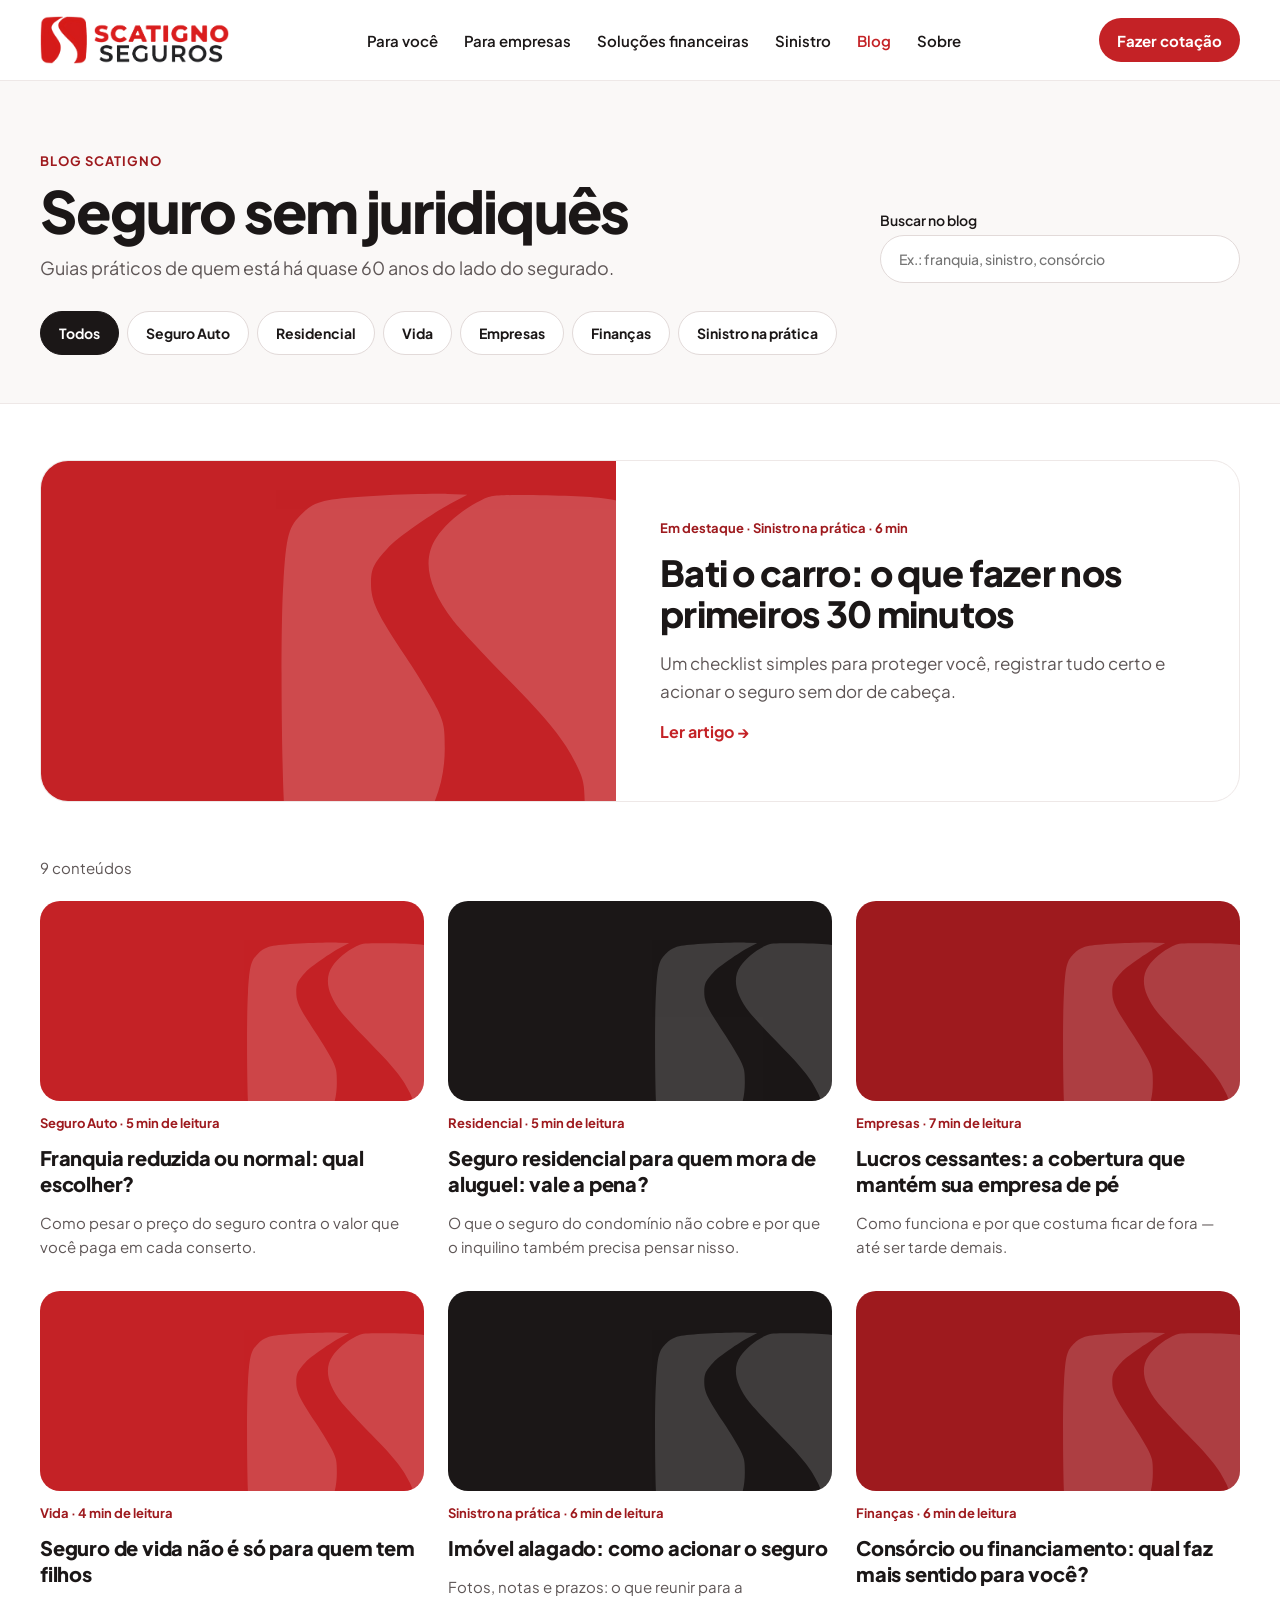
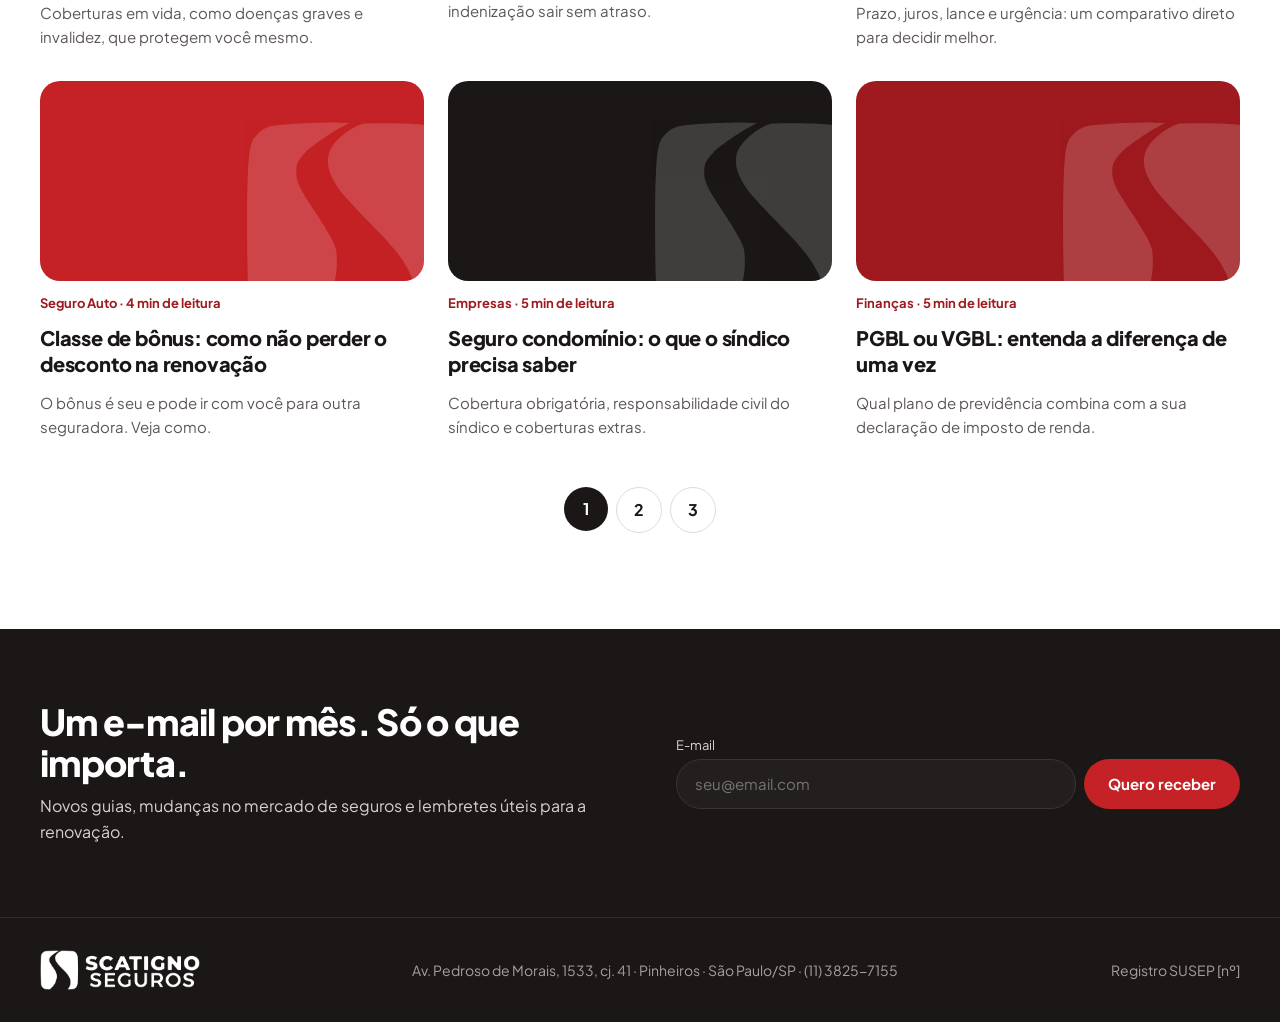
==== public/blog.html @ 38d3b709 "Protótipo do novo site Scatigno Seguros Co-Authored-By: Claude Opus 5.5 <noreply@anthropic.com> Clau" ====
<!doctype html>
<html lang="pt-BR">
<head>
<meta charset="utf-8">
<meta name="viewport" content="width=device-width, initial-scale=1">
<title>Blog | Scatigno Seguros</title>
<meta name="robots" content="noindex, nofollow">
<link rel="icon" href="assets/mark-red.svg" type="image/svg+xml">

<link rel="preconnect" href="https://fonts.googleapis.com">
<link href="https://fonts.googleapis.com/css2?family=Plus+Jakarta+Sans:wght@400;500;600;700;800&amp;display=swap" rel="stylesheet">
<style>
body{margin:0;background:#FFFFFF}
a{color:#C42226;text-decoration:none}a:hover{color:#9E1A1E}
</style>

<style>
.chip{font:inherit;font-size:14px;font-weight:700;padding:12px 8px;border-radius:12px;min-height:46px;cursor:pointer;background:#FFFFFF;color:#1B1717;border:1.5px solid #E2DAD9}
.chip.on{background:#C42226;color:#FFFFFF;border-color:#C42226}
.chip.pill{padding:11px 18px;border-radius:999px;min-height:44px}
.chip.pill.on{background:#1B1717;border-color:#1B1717}
.tab{font:inherit;font-size:15px;font-weight:700;padding:12px 20px;border-radius:999px;border:0;min-height:44px;cursor:pointer;background:transparent;color:#5E5656}
.tab.on{background:#FFFFFF;color:#1B1717;box-shadow:0 2px 8px rgba(27,23,23,.10)}
summary::-webkit-details-marker{display:none}
details[open] .sign{font-size:0}details[open] .sign::after{content:"−";font-size:20px}
html{scroll-behavior:smooth}
.menu-btn{display:none}
@media (max-width:900px){
 header > div{flex-wrap:wrap!important;gap:10px!important}
 header > div > a:first-child img{height:34px!important}
 .menu-btn{display:flex;order:3;align-items:center;justify-content:center;width:46px;height:46px;border-radius:12px;border:1.5px solid #E2DAD9;background:#fff;color:#1B1717;cursor:pointer;margin-left:8px}
 header > div > a:last-child{order:2;margin-left:auto;padding:10px 14px!important;font-size:13.5px!important}
 .mainnav{display:none!important;order:4;width:100%;flex-direction:column;gap:0!important;border-top:1px solid #EEE8E7;padding-top:6px}
 .mainnav.open{display:flex!important}
 .mainnav a{padding:14px 0!important;border-bottom:1px solid #F3EEED}
 .topbar-txt{display:none}
}[id]{scroll-margin-top:110px}
</style>
</head>
<body>

<div style="font-family: 'Plus Jakarta Sans', system-ui, sans-serif; color: #1B1717; background: #FFFFFF; width: 100%; min-height: 100vh">

  <!-- Header -->
  <header style="background: #FFFFFF; border-bottom: 1px solid #EEE8E7; position: sticky; top: 0; z-index: 10">
    <div style="max-width: 1200px; margin: 0 auto; padding: 16px 24px; display: flex; flex-wrap: wrap; gap: 16px 32px; align-items: center; justify-content: space-between">
      <a href="index.html" aria-label="Scatigno Seguros — início" style="display: flex">
        <img src="assets/logo-oficial-cor.png" alt="Scatigno Seguros" style="height: 48px; width: auto; display: block">
      </a>
      <button type="button" class="menu-btn" aria-expanded="false" aria-controls="mainnav" aria-label="Abrir menu"><svg aria-hidden="true" width="24" height="24" viewBox="0 0 24 24" fill="none" stroke="currentColor" stroke-width="2" stroke-linecap="round"><path d="M4 7h16M4 12h16M4 17h16"/></svg></button><nav id="mainnav" class="mainnav" aria-label="Principal" style="display: flex; flex-wrap: wrap; gap: 4px 26px; font-size: 15px; font-weight: 600">
        <a href="seguro-auto.html" style="color: #1B1717; padding: 10px 0">Para você</a>
        <a href="index.html" style="color: #1B1717; padding: 10px 0">Para empresas</a>
        <a href="index.html" style="color: #1B1717; padding: 10px 0">Soluções financeiras</a>
        <a href="index.html" style="color: #1B1717; padding: 10px 0">Sinistro</a>
        <a href="blog.html" style="color: #C42226; padding: 10px 0">Blog</a>
        <a href="index.html" style="color: #1B1717; padding: 10px 0">Sobre</a>
      </nav>
      <a href="https://wa.me/5511953270751" style="display: inline-flex; align-items: center; padding: 12px 18px; border-radius: 999px; background: #C42226; color: #FFFFFF; font-weight: 700; font-size: 15px; min-height: 44px; box-sizing: border-box">Fazer cotação</a>
    </div>
  </header>

  <!-- Topo do blog -->
  <section style="background: #FAF8F7; border-bottom: 1px solid #EEE8E7">
    <div style="max-width: 1200px; margin: 0 auto; padding: 72px 24px 48px; display: flex; flex-direction: column; gap: 28px">
      <div style="display: flex; flex-wrap: wrap; gap: 24px; justify-content: space-between; align-items: flex-end">
        <div style="display: flex; flex-direction: column; gap: 12px; max-width: 640px">
          <span style="font-size: 13px; font-weight: 700; color: #9E1A1E; letter-spacing: 0.08em; text-transform: uppercase">Blog Scatigno</span>
          <h1 style="margin: 0; font-size: clamp(38px, 5vw, 58px); line-height: 1.05; letter-spacing: -0.03em; font-weight: 800">Seguro sem juridiquês</h1>
          <p style="margin: 0; font-size: 18px; line-height: 1.6; color: #5E5656">Guias práticos de quem está há quase 60 anos do lado do segurado.</p>
        </div>
        <label style="flex: 0 1 360px; display: flex; flex-direction: column; gap: 6px; font-size: 14px; font-weight: 600">Buscar no blog
          <input type="search" placeholder="Ex.: franquia, sinistro, consórcio" style="font: inherit; font-weight: 500; padding: 14px 18px; border-radius: 999px; border: 1.5px solid #E2DAD9; background: #FFFFFF; min-height: 48px; box-sizing: border-box">
        </label>
      </div>
      <div role="group" aria-label="Categorias" style="display: flex; flex-wrap: wrap; gap: 8px">
        <span id="cats" style="display: contents"></span>
      </div>
    </div>
  </section>

  <!-- Destaque -->
  <section style="background: #FFFFFF">
    <div style="max-width: 1200px; margin: 0 auto; padding: 56px 24px 24px">
      <a href="post.html" style="display: flex; flex-wrap: wrap; gap: 0; border-radius: 28px; overflow: hidden; border: 1px solid #EEE8E7; color: #1B1717; background: #FFFFFF">
        <div role="img" aria-label="Imagem de destaque do post" style="flex: 1 1 460px; min-height: 340px; background: #C42226; position: relative; overflow: hidden">
          <img src="assets/mark-white.svg" alt="" aria-hidden="true" style="position: absolute; right: -60px; bottom: -90px; width: 400px; height: 400px; opacity: 0.18">
        </div>
        <div style="flex: 1 1 420px; min-width: 0; padding: 44px; display: flex; flex-direction: column; gap: 16px; justify-content: center">
          <span style="font-size: 13px; font-weight: 700; color: #9E1A1E">Em destaque · Sinistro na prática · 6 min</span>
          <h2 style="margin: 0; font-size: clamp(26px, 3vw, 36px); line-height: 1.15; letter-spacing: -0.02em; font-weight: 800">Bati o carro: o que fazer nos primeiros 30 minutos</h2>
          <p style="margin: 0; font-size: 17px; line-height: 1.6; color: #5E5656">Um checklist simples para proteger você, registrar tudo certo e acionar o seguro sem dor de cabeça.</p>
          <span style="font-weight: 700; color: #C42226">Ler artigo →</span>
        </div>
      </a>
    </div>
  </section>

  <!-- Grade de posts -->
  <section style="background: #FFFFFF">
    <div style="max-width: 1200px; margin: 0 auto; padding: 32px 24px 96px; display: flex; flex-direction: column; gap: 24px">
      <span style="font-size: 15px; color: #5E5656"><span id="count"></span></span>
      <div style="display: grid; grid-template-columns: repeat(auto-fill, minmax(300px, 1fr)); gap: 32px 24px" id="grid">
        
      </div>
      <nav aria-label="Paginação" style="display: flex; gap: 8px; justify-content: center; padding-top: 24px">
        <a href="#" aria-current="page" style="width: 44px; height: 44px; border-radius: 999px; background: #1B1717; color: #FFFFFF; display: flex; align-items: center; justify-content: center; font-weight: 700">1</a>
        <a href="#" style="width: 44px; height: 44px; border-radius: 999px; border: 1.5px solid #E2DAD9; color: #1B1717; display: flex; align-items: center; justify-content: center; font-weight: 700">2</a>
        <a href="#" style="width: 44px; height: 44px; border-radius: 999px; border: 1.5px solid #E2DAD9; color: #1B1717; display: flex; align-items: center; justify-content: center; font-weight: 700">3</a>
      </nav>
    </div>
  </section>

  <!-- Newsletter -->
  <section style="background: #1B1717; color: #FFFFFF">
    <div style="max-width: 1200px; margin: 0 auto; padding: 72px 24px; display: flex; flex-wrap: wrap; gap: 32px; justify-content: space-between; align-items: center">
      <div style="flex: 1 1 420px; min-width: 0; display: flex; flex-direction: column; gap: 10px">
        <h2 style="margin: 0; font-size: clamp(26px, 3vw, 36px); line-height: 1.15; letter-spacing: -0.02em; font-weight: 800">Um e-mail por mês. Só o que importa.</h2>
        <p style="margin: 0; font-size: 16px; line-height: 1.6; color: #D9D1D0">Novos guias, mudanças no mercado de seguros e lembretes úteis para a renovação.</p>
      </div>
      <form style="flex: 1 1 380px; display: flex; flex-wrap: wrap; gap: 8px; align-items: flex-end">
        <label style="flex: 1 1 220px; display: flex; flex-direction: column; gap: 6px; font-size: 13px; color: #D9D1D0">E-mail
          <input type="email" placeholder="seu@email.com" style="font: inherit; font-size: 15px; padding: 14px 18px; border-radius: 999px; border: 1px solid #3A3333; background: #241F1F; color: #FFFFFF; min-height: 50px; box-sizing: border-box">
        </label>
        <button type="button" style="font: inherit; font-weight: 700; font-size: 15px; padding: 14px 24px; border-radius: 999px; border: 0; background: #C42226; color: #FFFFFF; min-height: 50px; cursor: pointer">Quero receber</button>
      </form>
    </div>
  </section>
  <footer style="background: #1B1717; color: #A99F9E; font-size: 14px; border-top: 1px solid #332C2C">
    <div style="max-width: 1200px; margin: 0 auto; padding: 32px 24px; display: flex; flex-wrap: wrap; gap: 16px 32px; justify-content: space-between; align-items: center">
      <img src="assets/logo-oficial-branco.png" alt="Scatigno Seguros" style="height: 40px; width: auto">
      <span>Av. Pedroso de Morais, 1533, cj. 41 · Pinheiros · São Paulo/SP · (11) 3825-7155</span>
      <span>Registro SUSEP [nº]</span>
    </div>
  </footer>
</div>

<script>
var all=[
      { cat: 'Seguro Auto', time: '5 min', title: 'Franquia reduzida ou normal: qual escolher?', excerpt: 'Como pesar o preço do seguro contra o valor que você paga em cada conserto.' },
      { cat: 'Residencial', time: '5 min', title: 'Seguro residencial para quem mora de aluguel: vale a pena?', excerpt: 'O que o seguro do condomínio não cobre e por que o inquilino também precisa pensar nisso.' },
      { cat: 'Empresas', time: '7 min', title: 'Lucros cessantes: a cobertura que mantém sua empresa de pé', excerpt: 'Como funciona e por que costuma ficar de fora — até ser tarde demais.' },
      { cat: 'Vida', time: '4 min', title: 'Seguro de vida não é só para quem tem filhos', excerpt: 'Coberturas em vida, como doenças graves e invalidez, que protegem você mesmo.' },
      { cat: 'Sinistro na prática', time: '6 min', title: 'Imóvel alagado: como acionar o seguro', excerpt: 'Fotos, notas e prazos: o que reunir para a indenização sair sem atraso.' },
      { cat: 'Finanças', time: '6 min', title: 'Consórcio ou financiamento: qual faz mais sentido para você?', excerpt: 'Prazo, juros, lance e urgência: um comparativo direto para decidir melhor.' },
      { cat: 'Seguro Auto', time: '4 min', title: 'Classe de bônus: como não perder o desconto na renovação', excerpt: 'O bônus é seu e pode ir com você para outra seguradora. Veja como.' },
      { cat: 'Empresas', time: '5 min', title: 'Seguro condomínio: o que o síndico precisa saber', excerpt: 'Cobertura obrigatória, responsabilidade civil do síndico e coberturas extras.' },
      { cat: 'Finanças', time: '5 min', title: 'PGBL ou VGBL: entenda a diferença de uma vez', excerpt: 'Qual plano de previdência combina com a sua declaração de imposto de renda.' }
    ];
var covers=['#C42226','#1B1717','#9E1A1E'];var cats=['Todos','Seguro Auto','Residencial','Vida','Empresas','Finanças','Sinistro na prática'];var cur='Todos';
function esc(s){return s.replace(/[&<>"]/g,function(c){return{'&':'&amp;','<':'&lt;','>':'&gt;','"':'&quot;'}[c]})}
function render(){
 document.getElementById('cats').innerHTML=cats.map(function(c){return '<button type="button" class="chip pill'+(c===cur?' on':'')+'" aria-pressed="'+(c===cur)+'" data-c="'+esc(c)+'">'+esc(c)+'</button>'}).join('');
 document.querySelectorAll('#cats button').forEach(function(b){b.onclick=function(){cur=b.dataset.c;render()}});
 var list=all.filter(function(p){return cur==='Todos'||p.cat===cur});
 document.getElementById('count').textContent=list.length===1?'1 conteúdo':list.length+' conteúdos';
 document.getElementById('grid').innerHTML=list.map(function(p,i){return '<a href="post.html" style="display:flex;flex-direction:column;gap:14px;color:#1B1717"><div role="img" aria-label="Imagem do post" style="height:200px;border-radius:20px;position:relative;overflow:hidden;background:'+covers[i%3]+'"><img src="assets/mark-white.svg" alt="" aria-hidden="true" style="position:absolute;right:-40px;bottom:-60px;width:220px;height:220px;opacity:.16"></div><span style="font-size:13px;font-weight:700;color:#9E1A1E">'+esc(p.cat)+' · '+esc(p.time)+' de leitura</span><h3 style="margin:0;font-size:20px;line-height:1.3;font-weight:800;letter-spacing:-0.01em">'+esc(p.title)+'</h3><p style="margin:0;font-size:15px;line-height:1.6;color:#5E5656">'+esc(p.excerpt)+'</p></a>'}).join('');
}
render();
var mb=document.querySelector('.menu-btn'),mn=document.getElementById('mainnav');if(mb){mb.onclick=function(){var o=mn.classList.toggle('open');mb.setAttribute('aria-expanded',o);mb.setAttribute('aria-label',o?'Fechar menu':'Abrir menu')};mn.querySelectorAll('a').forEach(function(a){a.addEventListener('click',function(){mn.classList.remove('open');mb.setAttribute('aria-expanded',false)})})}</script>
</body>
</html>
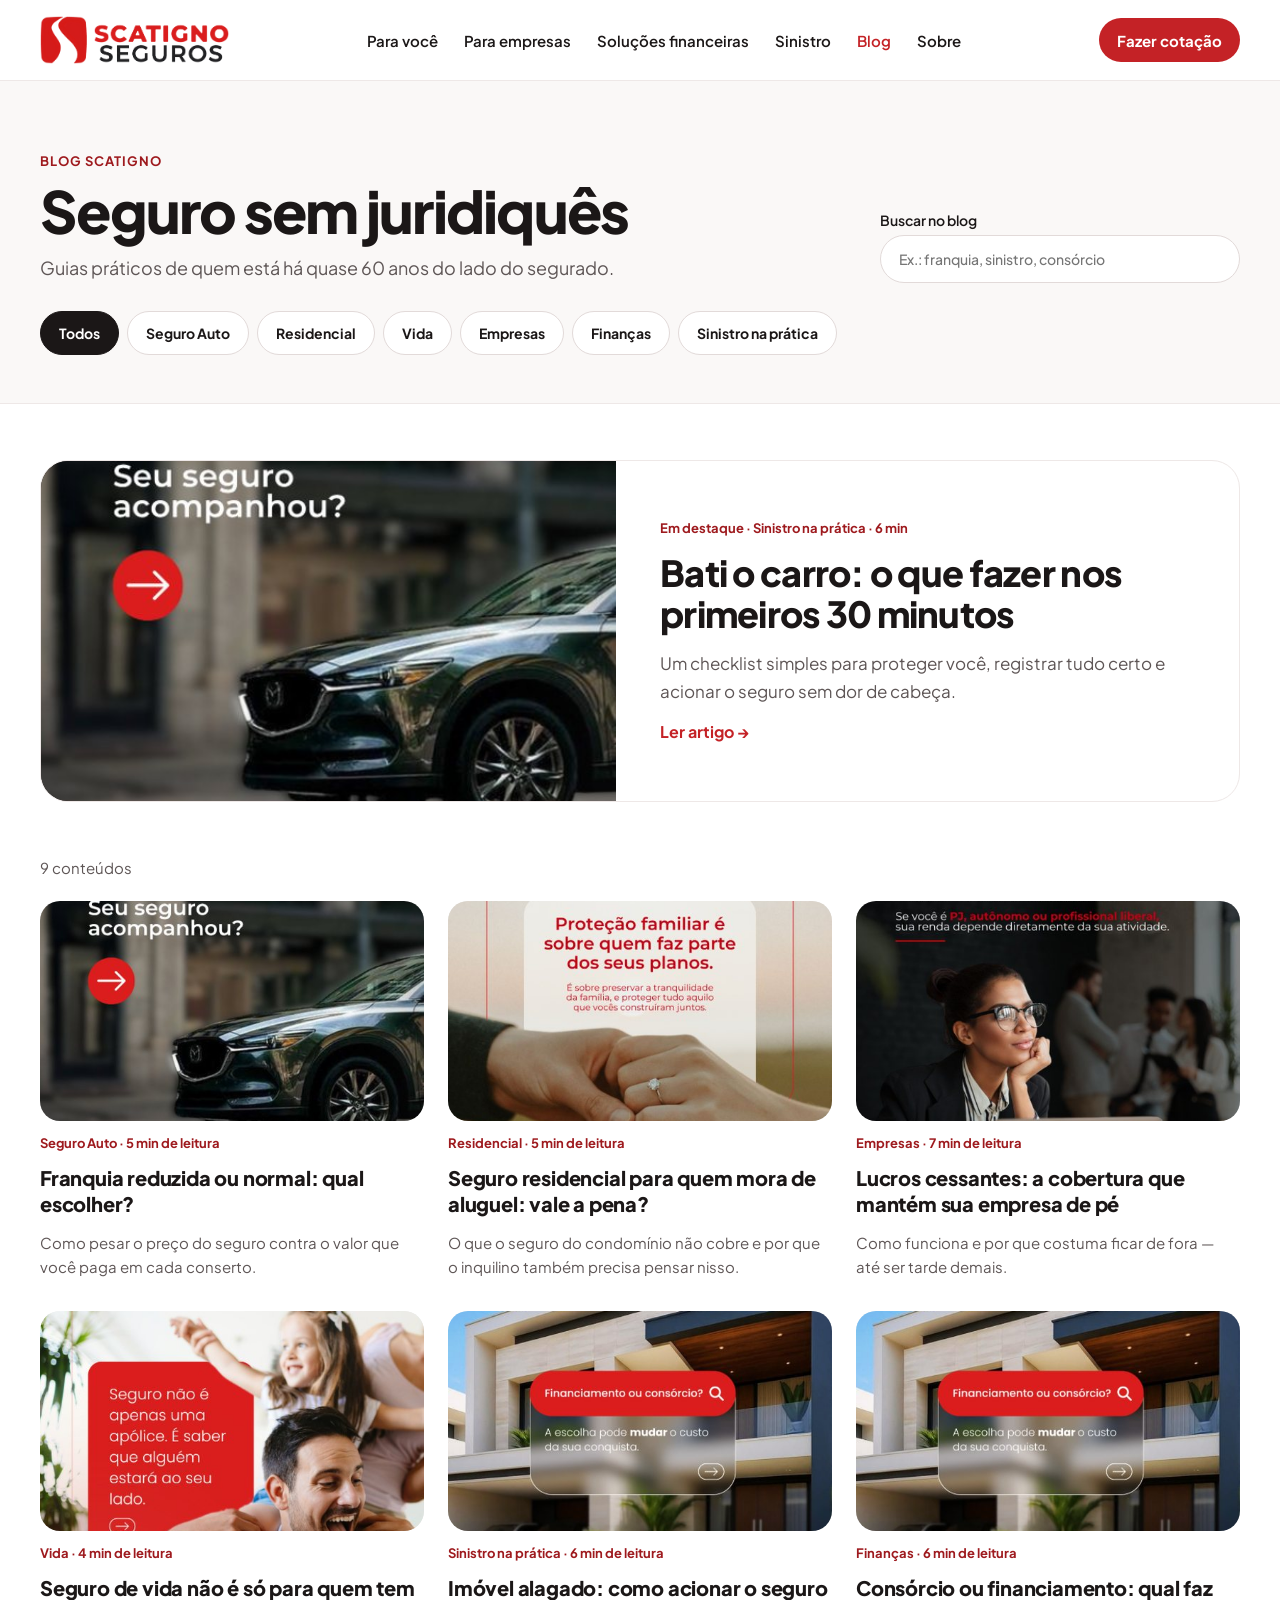
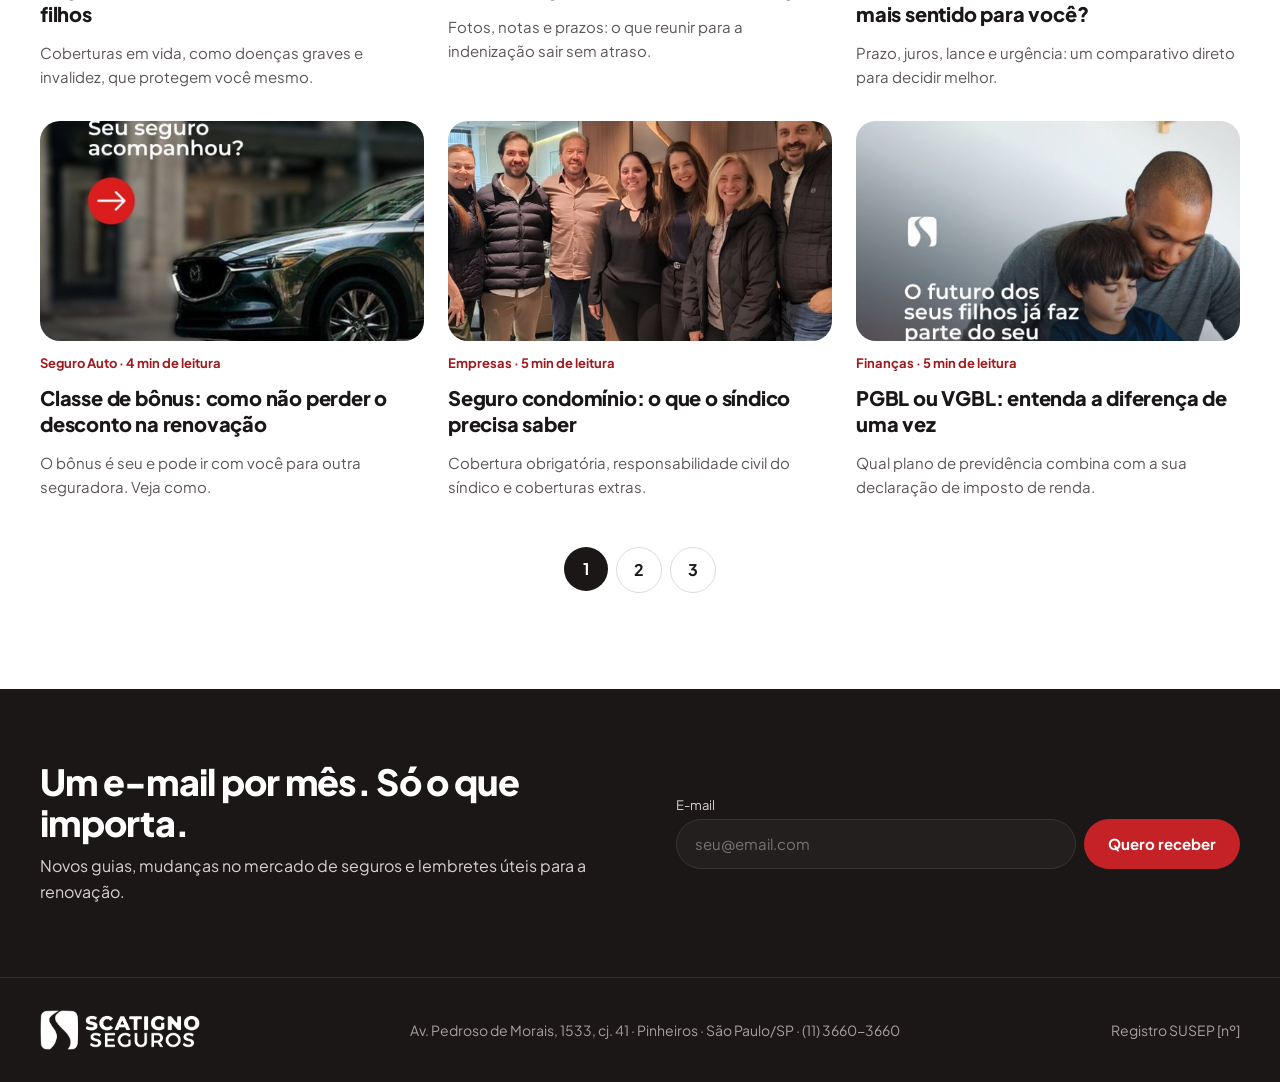
==== commit 6a5cc658: "Mais movimento: vídeos, Instagram e animações - Hero com vídeo institucional, palavra rotativa e chi" ====
--- a/public/blog.html
+++ b/public/blog.html
@@ -14,35 +14,16 @@
 a{color:#C42226;text-decoration:none}a:hover{color:#9E1A1E}
 </style>
 
-<style>
-.chip{font:inherit;font-size:14px;font-weight:700;padding:12px 8px;border-radius:12px;min-height:46px;cursor:pointer;background:#FFFFFF;color:#1B1717;border:1.5px solid #E2DAD9}
-.chip.on{background:#C42226;color:#FFFFFF;border-color:#C42226}
-.chip.pill{padding:11px 18px;border-radius:999px;min-height:44px}
-.chip.pill.on{background:#1B1717;border-color:#1B1717}
-.tab{font:inherit;font-size:15px;font-weight:700;padding:12px 20px;border-radius:999px;border:0;min-height:44px;cursor:pointer;background:transparent;color:#5E5656}
-.tab.on{background:#FFFFFF;color:#1B1717;box-shadow:0 2px 8px rgba(27,23,23,.10)}
-summary::-webkit-details-marker{display:none}
-details[open] .sign{font-size:0}details[open] .sign::after{content:"−";font-size:20px}
-html{scroll-behavior:smooth}
-.menu-btn{display:none}
-@media (max-width:900px){
- header > div{flex-wrap:wrap!important;gap:10px!important}
- header > div > a:first-child img{height:34px!important}
- .menu-btn{display:flex;order:3;align-items:center;justify-content:center;width:46px;height:46px;border-radius:12px;border:1.5px solid #E2DAD9;background:#fff;color:#1B1717;cursor:pointer;margin-left:8px}
- header > div > a:last-child{order:2;margin-left:auto;padding:10px 14px!important;font-size:13.5px!important}
- .mainnav{display:none!important;order:4;width:100%;flex-direction:column;gap:0!important;border-top:1px solid #EEE8E7;padding-top:6px}
- .mainnav.open{display:flex!important}
- .mainnav a{padding:14px 0!important;border-bottom:1px solid #F3EEED}
- .topbar-txt{display:none}
-}[id]{scroll-margin-top:110px}
-</style>
+
+<link rel="stylesheet" href="assets/site.css">
 </head>
 <body>
+<div class="progress" aria-hidden="true"></div>
 
 <div style="font-family: 'Plus Jakarta Sans', system-ui, sans-serif; color: #1B1717; background: #FFFFFF; width: 100%; min-height: 100vh">
 
   <!-- Header -->
-  <header style="background: #FFFFFF; border-bottom: 1px solid #EEE8E7; position: sticky; top: 0; z-index: 10">
+  <header style="background: rgba(255,255,255,.92); backdrop-filter: blur(10px); border-bottom: 1px solid #EEE8E7; position: sticky; top: 0; z-index: 10">
     <div style="max-width: 1200px; margin: 0 auto; padding: 16px 24px; display: flex; flex-wrap: wrap; gap: 16px 32px; align-items: center; justify-content: space-between">
       <a href="index.html" aria-label="Scatigno Seguros — início" style="display: flex">
         <img src="assets/logo-oficial-cor.png" alt="Scatigno Seguros" style="height: 48px; width: auto; display: block">
@@ -55,7 +36,7 @@
         <a href="blog.html" style="color: #C42226; padding: 10px 0">Blog</a>
         <a href="index.html" style="color: #1B1717; padding: 10px 0">Sobre</a>
       </nav>
-      <a href="https://wa.me/5511953270751" style="display: inline-flex; align-items: center; padding: 12px 18px; border-radius: 999px; background: #C42226; color: #FFFFFF; font-weight: 700; font-size: 15px; min-height: 44px; box-sizing: border-box">Fazer cotação</a>
+      <a href="https://wa.me/551136603660" class="btn" style="display: inline-flex; align-items: center; padding: 12px 18px; border-radius: 999px; background: #C42226; color: #FFFFFF; font-weight: 700; font-size: 15px; min-height: 44px; box-sizing: border-box">Fazer cotação</a>
     </div>
   </header>
 
@@ -65,7 +46,7 @@
       <div style="display: flex; flex-wrap: wrap; gap: 24px; justify-content: space-between; align-items: flex-end">
         <div style="display: flex; flex-direction: column; gap: 12px; max-width: 640px">
           <span style="font-size: 13px; font-weight: 700; color: #9E1A1E; letter-spacing: 0.08em; text-transform: uppercase">Blog Scatigno</span>
-          <h1 style="margin: 0; font-size: clamp(38px, 5vw, 58px); line-height: 1.05; letter-spacing: -0.03em; font-weight: 800">Seguro sem juridiquês</h1>
+          <h1 class="rv" style="margin: 0; font-size: clamp(38px, 5vw, 58px); line-height: 1.05; letter-spacing: -0.03em; font-weight: 800">Seguro sem juridiquês</h1>
           <p style="margin: 0; font-size: 18px; line-height: 1.6; color: #5E5656">Guias práticos de quem está há quase 60 anos do lado do segurado.</p>
         </div>
         <label style="flex: 0 1 360px; display: flex; flex-direction: column; gap: 6px; font-size: 14px; font-weight: 600">Buscar no blog
@@ -82,12 +63,12 @@
   <section style="background: #FFFFFF">
     <div style="max-width: 1200px; margin: 0 auto; padding: 56px 24px 24px">
       <a href="post.html" style="display: flex; flex-wrap: wrap; gap: 0; border-radius: 28px; overflow: hidden; border: 1px solid #EEE8E7; color: #1B1717; background: #FFFFFF">
-        <div role="img" aria-label="Imagem de destaque do post" style="flex: 1 1 460px; min-height: 340px; background: #C42226; position: relative; overflow: hidden">
-          <img src="assets/mark-white.svg" alt="" aria-hidden="true" style="position: absolute; right: -60px; bottom: -90px; width: 400px; height: 400px; opacity: 0.18">
+        <div class="zoom" style="flex: 1 1 460px; min-height: 340px; background: #1B1717; position: relative; overflow: hidden">
+          <img src="assets/ig/carro-mudou.jpg" alt="" style="position: absolute; inset: 0; width: 100%; height: 100%; object-fit: cover">
         </div>
         <div style="flex: 1 1 420px; min-width: 0; padding: 44px; display: flex; flex-direction: column; gap: 16px; justify-content: center">
           <span style="font-size: 13px; font-weight: 700; color: #9E1A1E">Em destaque · Sinistro na prática · 6 min</span>
-          <h2 style="margin: 0; font-size: clamp(26px, 3vw, 36px); line-height: 1.15; letter-spacing: -0.02em; font-weight: 800">Bati o carro: o que fazer nos primeiros 30 minutos</h2>
+          <h2 class="rv" style="margin: 0; font-size: clamp(26px, 3vw, 36px); line-height: 1.15; letter-spacing: -0.02em; font-weight: 800">Bati o carro: o que fazer nos primeiros 30 minutos</h2>
           <p style="margin: 0; font-size: 17px; line-height: 1.6; color: #5E5656">Um checklist simples para proteger você, registrar tudo certo e acionar o seguro sem dor de cabeça.</p>
           <span style="font-weight: 700; color: #C42226">Ler artigo →</span>
         </div>
@@ -114,7 +95,7 @@
   <section style="background: #1B1717; color: #FFFFFF">
     <div style="max-width: 1200px; margin: 0 auto; padding: 72px 24px; display: flex; flex-wrap: wrap; gap: 32px; justify-content: space-between; align-items: center">
       <div style="flex: 1 1 420px; min-width: 0; display: flex; flex-direction: column; gap: 10px">
-        <h2 style="margin: 0; font-size: clamp(26px, 3vw, 36px); line-height: 1.15; letter-spacing: -0.02em; font-weight: 800">Um e-mail por mês. Só o que importa.</h2>
+        <h2 class="rv" style="margin: 0; font-size: clamp(26px, 3vw, 36px); line-height: 1.15; letter-spacing: -0.02em; font-weight: 800">Um e-mail por mês. Só o que importa.</h2>
         <p style="margin: 0; font-size: 16px; line-height: 1.6; color: #D9D1D0">Novos guias, mudanças no mercado de seguros e lembretes úteis para a renovação.</p>
       </div>
       <form style="flex: 1 1 380px; display: flex; flex-wrap: wrap; gap: 8px; align-items: flex-end">
@@ -128,7 +109,7 @@
   <footer style="background: #1B1717; color: #A99F9E; font-size: 14px; border-top: 1px solid #332C2C">
     <div style="max-width: 1200px; margin: 0 auto; padding: 32px 24px; display: flex; flex-wrap: wrap; gap: 16px 32px; justify-content: space-between; align-items: center">
       <img src="assets/logo-oficial-branco.png" alt="Scatigno Seguros" style="height: 40px; width: auto">
-      <span>Av. Pedroso de Morais, 1533, cj. 41 · Pinheiros · São Paulo/SP · (11) 3825-7155</span>
+      <span>Av. Pedroso de Morais, 1533, cj. 41 · Pinheiros · São Paulo/SP · (11) 3660-3660</span>
       <span>Registro SUSEP [nº]</span>
     </div>
   </footer>
@@ -136,15 +117,15 @@
 
 <script>
 var all=[
-      { cat: 'Seguro Auto', time: '5 min', title: 'Franquia reduzida ou normal: qual escolher?', excerpt: 'Como pesar o preço do seguro contra o valor que você paga em cada conserto.' },
-      { cat: 'Residencial', time: '5 min', title: 'Seguro residencial para quem mora de aluguel: vale a pena?', excerpt: 'O que o seguro do condomínio não cobre e por que o inquilino também precisa pensar nisso.' },
-      { cat: 'Empresas', time: '7 min', title: 'Lucros cessantes: a cobertura que mantém sua empresa de pé', excerpt: 'Como funciona e por que costuma ficar de fora — até ser tarde demais.' },
-      { cat: 'Vida', time: '4 min', title: 'Seguro de vida não é só para quem tem filhos', excerpt: 'Coberturas em vida, como doenças graves e invalidez, que protegem você mesmo.' },
-      { cat: 'Sinistro na prática', time: '6 min', title: 'Imóvel alagado: como acionar o seguro', excerpt: 'Fotos, notas e prazos: o que reunir para a indenização sair sem atraso.' },
-      { cat: 'Finanças', time: '6 min', title: 'Consórcio ou financiamento: qual faz mais sentido para você?', excerpt: 'Prazo, juros, lance e urgência: um comparativo direto para decidir melhor.' },
-      { cat: 'Seguro Auto', time: '4 min', title: 'Classe de bônus: como não perder o desconto na renovação', excerpt: 'O bônus é seu e pode ir com você para outra seguradora. Veja como.' },
-      { cat: 'Empresas', time: '5 min', title: 'Seguro condomínio: o que o síndico precisa saber', excerpt: 'Cobertura obrigatória, responsabilidade civil do síndico e coberturas extras.' },
-      { cat: 'Finanças', time: '5 min', title: 'PGBL ou VGBL: entenda a diferença de uma vez', excerpt: 'Qual plano de previdência combina com a sua declaração de imposto de renda.' }
+      { cat: 'Seguro Auto', time: '5 min', title: 'Franquia reduzida ou normal: qual escolher?', img: 'carro-mudou', excerpt: 'Como pesar o preço do seguro contra o valor que você paga em cada conserto.' },
+      { cat: 'Residencial', time: '5 min', title: 'Seguro residencial para quem mora de aluguel: vale a pena?', img: 'protecao-familiar', excerpt: 'O que o seguro do condomínio não cobre e por que o inquilino também precisa pensar nisso.' },
+      { cat: 'Empresas', time: '7 min', title: 'Lucros cessantes: a cobertura que mantém sua empresa de pé', img: 'renda-pj', excerpt: 'Como funciona e por que costuma ficar de fora — até ser tarde demais.' },
+      { cat: 'Vida', time: '4 min', title: 'Seguro de vida não é só para quem tem filhos', img: 'ao-seu-lado', excerpt: 'Coberturas em vida, como doenças graves e invalidez, que protegem você mesmo.' },
+      { cat: 'Sinistro na prática', time: '6 min', title: 'Imóvel alagado: como acionar o seguro', img: 'consorcio-casa', excerpt: 'Fotos, notas e prazos: o que reunir para a indenização sair sem atraso.' },
+      { cat: 'Finanças', time: '6 min', title: 'Consórcio ou financiamento: qual faz mais sentido para você?', img: 'consorcio-casa', excerpt: 'Prazo, juros, lance e urgência: um comparativo direto para decidir melhor.' },
+      { cat: 'Seguro Auto', time: '4 min', title: 'Classe de bônus: como não perder o desconto na renovação', img: 'carro-mudou', excerpt: 'O bônus é seu e pode ir com você para outra seguradora. Veja como.' },
+      { cat: 'Empresas', time: '5 min', title: 'Seguro condomínio: o que o síndico precisa saber', img: 'equipe', excerpt: 'Cobertura obrigatória, responsabilidade civil do síndico e coberturas extras.' },
+      { cat: 'Finanças', time: '5 min', title: 'PGBL ou VGBL: entenda a diferença de uma vez', img: 'futuro-filhos', excerpt: 'Qual plano de previdência combina com a sua declaração de imposto de renda.' }
     ];
 var covers=['#C42226','#1B1717','#9E1A1E'];var cats=['Todos','Seguro Auto','Residencial','Vida','Empresas','Finanças','Sinistro na prática'];var cur='Todos';
 function esc(s){return s.replace(/[&<>"]/g,function(c){return{'&':'&amp;','<':'&lt;','>':'&gt;','"':'&quot;'}[c]})}
@@ -153,9 +134,12 @@
  document.querySelectorAll('#cats button').forEach(function(b){b.onclick=function(){cur=b.dataset.c;render()}});
  var list=all.filter(function(p){return cur==='Todos'||p.cat===cur});
  document.getElementById('count').textContent=list.length===1?'1 conteúdo':list.length+' conteúdos';
- document.getElementById('grid').innerHTML=list.map(function(p,i){return '<a href="post.html" style="display:flex;flex-direction:column;gap:14px;color:#1B1717"><div role="img" aria-label="Imagem do post" style="height:200px;border-radius:20px;position:relative;overflow:hidden;background:'+covers[i%3]+'"><img src="assets/mark-white.svg" alt="" aria-hidden="true" style="position:absolute;right:-40px;bottom:-60px;width:220px;height:220px;opacity:.16"></div><span style="font-size:13px;font-weight:700;color:#9E1A1E">'+esc(p.cat)+' · '+esc(p.time)+' de leitura</span><h3 style="margin:0;font-size:20px;line-height:1.3;font-weight:800;letter-spacing:-0.01em">'+esc(p.title)+'</h3><p style="margin:0;font-size:15px;line-height:1.6;color:#5E5656">'+esc(p.excerpt)+'</p></a>'}).join('');
+ document.getElementById('grid').innerHTML=list.map(function(p,i){return '<a href="post.html" class="rv in" style="display:flex;flex-direction:column;gap:14px;color:#1B1717"><div class="zoom" style="height:220px;border-radius:20px;position:relative;overflow:hidden;background:#eee"><img src="assets/ig/'+p.img+'.jpg" alt="" loading="lazy" style="position:absolute;inset:0;width:100%;height:100%;object-fit:cover"></div><span style="font-size:13px;font-weight:700;color:#9E1A1E">'+esc(p.cat)+' · '+esc(p.time)+' de leitura</span><h3 style="margin:0;font-size:20px;line-height:1.3;font-weight:800;letter-spacing:-0.01em">'+esc(p.title)+'</h3><p style="margin:0;font-size:15px;line-height:1.6;color:#5E5656">'+esc(p.excerpt)+'</p></a>'}).join('');
+ document.querySelectorAll('#grid > a').forEach(function(a,i){a.animate&&a.animate([{opacity:0,transform:'translateY(20px)'},{opacity:1,transform:'none'}],{duration:500,delay:i*70,easing:'cubic-bezier(.2,.7,.2,1)',fill:'backwards'})});
 }
 render();
 var mb=document.querySelector('.menu-btn'),mn=document.getElementById('mainnav');if(mb){mb.onclick=function(){var o=mn.classList.toggle('open');mb.setAttribute('aria-expanded',o);mb.setAttribute('aria-label',o?'Fechar menu':'Abrir menu')};mn.querySelectorAll('a').forEach(function(a){a.addEventListener('click',function(){mn.classList.remove('open');mb.setAttribute('aria-expanded',false)})})}</script>
+<a class="wa-fab pulse" href="https://wa.me/551136603660" target="_blank" rel="noopener" aria-label="Falar com a Scatigno no WhatsApp"><svg aria-hidden="true" width="30" height="30" viewBox="0 0 24 24" fill="currentColor"><path d="M12 .2C5.5.2.2 5.5.2 12c0 2.1.5 4.1 1.6 5.9L.2 23.8l6.1-1.6c1.7.9 3.7 1.4 5.7 1.4 6.5 0 11.8-5.3 11.8-11.8S18.5.2 12 .2zm0 21.6c-1.8 0-3.5-.5-5-1.4l-.4-.2-3.7 1 1-3.6-.2-.4C2.7 15.6 2.2 13.8 2.2 12 2.2 6.6 6.6 2.2 12 2.2S21.8 6.6 21.8 12 17.4 21.8 12 21.8zm5.5-7.4c-.3-.1-1.7-.8-2-.9-.3-.1-.5-.1-.7.1-.2.3-.8.9-.9 1.1-.2.2-.3.2-.6.1-.3-.1-1.2-.5-2.3-1.4-.9-.8-1.4-1.7-1.6-2-.2-.3 0-.4.1-.6l.4-.5.3-.5c.1-.2 0-.4 0-.5l-.9-2.2c-.2-.6-.5-.5-.7-.5h-.6c-.2 0-.5.1-.8.4-.3.3-1 1-1 2.4s1 2.8 1.2 3c.1.2 2 3.1 4.9 4.3 2.4.9 2.9.8 3.5.7.6-.1 1.7-.7 1.9-1.4.2-.7.2-1.2.2-1.4-.1-.1-.3-.2-.6-.3z"/></svg></a>
+<script src="assets/site.js"></script>
 </body>
 </html>
--- a/public/assets/site.css
+++ b/public/assets/site.css
@@ -0,0 +1,130 @@
+/* ===== Scatigno — camada de movimento compartilhada ===== */
+[hidden]{display:none!important}
+:root{--red:#C42226;--red-d:#9E1A1E;--ink:#1B1717;--muted:#5E5656;--line:#EEE8E7;--soft:#FAF8F7;--blush:#FBEDEC}
+
+/* Revelar ao rolar */
+.rv{opacity:0;transform:translateY(28px);transition:opacity .8s cubic-bezier(.2,.7,.2,1),transform .8s cubic-bezier(.2,.7,.2,1);transition-delay:var(--d,0s)}
+.rv.rv-l{transform:translateX(-36px)}
+.rv.rv-r{transform:translateX(36px)}
+.rv.rv-s{transform:scale(.94)}
+.rv.in{opacity:1;transform:none}
+
+/* Cards com elevação */
+.lift{transition:transform .35s cubic-bezier(.2,.7,.2,1),box-shadow .35s,border-color .35s}
+.lift:hover{transform:translateY(-6px);box-shadow:0 22px 44px rgba(27,23,23,.10);border-color:#E2C9C7}
+.lift .arrow{display:inline-block;transition:transform .3s}
+.lift:hover .arrow{transform:translateX(5px)}
+.lift .ico{transition:transform .4s cubic-bezier(.3,1.6,.5,1),background .3s,color .3s}
+.lift:hover .ico{transform:rotate(-8deg) scale(1.08);background:var(--red)!important;color:#fff!important}
+
+/* Botões */
+.btn{transition:transform .2s,box-shadow .25s,background .25s}
+.btn:hover{transform:translateY(-2px);box-shadow:0 12px 26px rgba(196,34,38,.28)}
+.btn:active{transform:translateY(0)}
+
+/* Faixa rolante (marquee) */
+.marquee{overflow:hidden;white-space:nowrap;-webkit-mask-image:linear-gradient(90deg,transparent,#000 6%,#000 94%,transparent);mask-image:linear-gradient(90deg,transparent,#000 6%,#000 94%,transparent)}
+.marquee-track{display:inline-flex;gap:48px;padding-right:48px;animation:mq 38s linear infinite}
+.marquee:hover .marquee-track{animation-play-state:paused}
+@keyframes mq{to{transform:translateX(-50%)}}
+
+/* Flutuar */
+.float{animation:fl 6s ease-in-out infinite}
+.float.f2{animation-duration:7.5s;animation-delay:-2s}
+.float.f3{animation-duration:9s;animation-delay:-4s}
+@keyframes fl{0%,100%{transform:translateY(0)}50%{transform:translateY(-12px)}}
+
+/* Palavra rotativa do hero */
+.rot{display:inline-grid;vertical-align:bottom}
+.rot > span{grid-area:1/1;color:var(--red);opacity:0;transform:translateY(60%);transition:opacity .5s,transform .6s cubic-bezier(.2,.7,.2,1);white-space:nowrap}
+.rot > span.on{opacity:1;transform:none}
+.rot > span.out{opacity:0;transform:translateY(-60%)}
+
+/* S girando suave no fundo */
+.spin-slow{animation:sp 60s linear infinite}
+@keyframes sp{to{transform:rotate(360deg)}}
+
+/* Pulso do botão de WhatsApp */
+.pulse{position:relative}
+.pulse::after{content:"";position:absolute;inset:0;border-radius:inherit;box-shadow:0 0 0 0 rgba(37,211,102,.55);animation:pl 2.4s infinite}
+@keyframes pl{70%{box-shadow:0 0 0 18px rgba(37,211,102,0)}100%{box-shadow:0 0 0 0 rgba(37,211,102,0)}}
+
+/* Botão flutuante WhatsApp */
+.wa-fab{position:fixed;right:20px;bottom:20px;z-index:60;width:60px;height:60px;border-radius:999px;background:#25D366;color:#fff;display:flex;align-items:center;justify-content:center;box-shadow:0 12px 30px rgba(0,0,0,.25);transform:scale(0);transition:transform .4s cubic-bezier(.3,1.6,.5,1)}
+.wa-fab.show{transform:scale(1)}
+.wa-fab:hover{color:#fff}
+
+/* Barra de progresso de leitura */
+.progress{position:fixed;left:0;top:0;height:3px;background:var(--red);width:0;z-index:70;transition:width .1s linear}
+
+/* Cards de vídeo (reels) */
+.reels{display:flex;gap:18px;overflow-x:auto;scroll-snap-type:x mandatory;padding:6px 24px 26px;scrollbar-width:none}
+.reels::-webkit-scrollbar{display:none}
+.reel{flex:0 0 auto;width:min(260px,68vw);aspect-ratio:9/16;border-radius:24px;overflow:hidden;position:relative;scroll-snap-align:start;background:#222;border:0;padding:0;cursor:pointer;color:#fff;text-align:left;font:inherit;transition:transform .4s cubic-bezier(.2,.7,.2,1),box-shadow .4s}
+.reel:hover{transform:translateY(-8px) rotate(-.6deg);box-shadow:0 26px 50px rgba(0,0,0,.28)}
+.reel video,.reel img{position:absolute;inset:0;width:100%;height:100%;object-fit:cover}
+.reel::after{content:"";position:absolute;inset:0;background:linear-gradient(180deg,rgba(0,0,0,0) 45%,rgba(0,0,0,.78))}
+.reel .meta{position:absolute;left:18px;right:18px;bottom:18px;z-index:2;display:flex;flex-direction:column;gap:6px}
+.reel .tag{align-self:flex-start;font-size:12px;font-weight:700;letter-spacing:.04em;background:var(--red);padding:5px 10px;border-radius:999px}
+.reel .ttl{font-size:18px;font-weight:800;line-height:1.25}
+.reel .play{position:absolute;top:16px;right:16px;z-index:2;width:44px;height:44px;border-radius:999px;background:rgba(255,255,255,.22);backdrop-filter:blur(6px);display:flex;align-items:center;justify-content:center;transition:transform .3s,background .3s}
+.reel:hover .play{transform:scale(1.12);background:var(--red)}
+
+/* Modal de vídeo */
+.vmodal{position:fixed;inset:0;z-index:100;background:rgba(15,10,10,.86);display:flex;align-items:center;justify-content:center;padding:24px;opacity:0;pointer-events:none;transition:opacity .3s}
+.vmodal.open{opacity:1;pointer-events:auto}
+.vmodal video{max-height:88vh;max-width:min(92vw,500px);border-radius:22px;background:#000;transform:scale(.92);transition:transform .35s cubic-bezier(.2,.7,.2,1)}
+.vmodal.open video{transform:none}
+.vmodal .close{position:absolute;top:18px;right:18px;width:48px;height:48px;border-radius:999px;border:0;background:#fff;color:var(--ink);font-size:26px;cursor:pointer}
+
+/* Grade do Instagram */
+.ig-grid{display:grid;grid-template-columns:repeat(6,minmax(0,1fr));gap:12px}
+@media (max-width:1000px){.ig-grid{grid-template-columns:repeat(3,minmax(0,1fr))}}
+@media (max-width:560px){.ig-grid{grid-template-columns:repeat(2,minmax(0,1fr))}}
+.ig{position:relative;display:block;aspect-ratio:4/5;border-radius:18px;overflow:hidden;background:#eee}
+.ig img{width:100%;height:100%;object-fit:cover;transition:transform .7s cubic-bezier(.2,.7,.2,1)}
+.ig:hover img{transform:scale(1.08)}
+.ig .ov{position:absolute;inset:0;background:rgba(158,26,30,.82);color:#fff;display:flex;flex-direction:column;justify-content:flex-end;gap:8px;padding:16px;opacity:0;transition:opacity .35s;font-size:14px;line-height:1.45}
+.ig:hover .ov,.ig:focus-visible .ov{opacity:1}
+
+/* Imagens com zoom suave */
+.zoom{overflow:hidden}
+.zoom img{transition:transform 1.2s cubic-bezier(.2,.7,.2,1)}
+.zoom:hover img{transform:scale(1.05)}
+
+/* Vídeo do hero */
+.hero-video{position:relative;border-radius:30px;overflow:hidden;aspect-ratio:9/14;background:#1B1717;box-shadow:0 40px 80px rgba(80,10,12,.25)}
+.hero-video video{position:absolute;inset:0;width:100%;height:100%;object-fit:cover}
+.hero-video .sound{position:absolute;right:16px;bottom:16px;z-index:3;display:inline-flex;gap:8px;align-items:center;padding:10px 14px;border-radius:999px;border:0;background:rgba(255,255,255,.9);color:var(--ink);font:inherit;font-weight:700;font-size:14px;cursor:pointer;min-height:44px}
+.chip-float{position:absolute;z-index:3;background:#fff;border-radius:18px;padding:12px 16px;box-shadow:0 18px 40px rgba(27,23,23,.16);display:flex;gap:12px;align-items:center;font-size:14px;line-height:1.3}
+
+/* Linha do tempo */
+.tl-dot{width:14px;height:14px;border-radius:999px;background:var(--red);box-shadow:0 0 0 6px var(--blush)}
+
+@media (prefers-reduced-motion:reduce){
+  .rv{opacity:1!important;transform:none!important;transition:none!important}
+  .marquee-track,.float,.spin-slow,.pulse::after{animation:none!important}
+  .rot > span{transition:none}
+}
+
+/* ===== Componentes base (chips, abas, menu mobile) ===== */
+.chip{font:inherit;font-size:14px;font-weight:700;padding:12px 8px;border-radius:12px;min-height:46px;cursor:pointer;background:#FFFFFF;color:#1B1717;border:1.5px solid #E2DAD9}
+.chip.on{background:#C42226;color:#FFFFFF;border-color:#C42226}
+.chip.pill{padding:11px 18px;border-radius:999px;min-height:44px}
+.chip.pill.on{background:#1B1717;border-color:#1B1717}
+.tab{font:inherit;font-size:15px;font-weight:700;padding:12px 20px;border-radius:999px;border:0;min-height:44px;cursor:pointer;background:transparent;color:#5E5656}
+.tab.on{background:#FFFFFF;color:#1B1717;box-shadow:0 2px 8px rgba(27,23,23,.10)}
+summary::-webkit-details-marker{display:none}
+details[open] .sign{font-size:0}details[open] .sign::after{content:"−";font-size:20px}
+html{scroll-behavior:smooth}
+.menu-btn{display:none}
+@media (max-width:900px){
+ header > div{flex-wrap:wrap!important;gap:10px!important}
+ header > div > a:first-child img{height:34px!important}
+ .menu-btn{display:flex;order:3;align-items:center;justify-content:center;width:46px;height:46px;border-radius:12px;border:1.5px solid #E2DAD9;background:#fff;color:#1B1717;cursor:pointer;margin-left:8px}
+ header > div > a:last-child{order:2;margin-left:auto;padding:10px 14px!important;font-size:13.5px!important}
+ .mainnav{display:none!important;order:4;width:100%;flex-direction:column;gap:0!important;border-top:1px solid #EEE8E7;padding-top:6px}
+ .mainnav.open{display:flex!important}
+ .mainnav a{padding:14px 0!important;border-bottom:1px solid #F3EEED}
+ .topbar-txt{display:none}
+}[id]{scroll-margin-top:110px}
